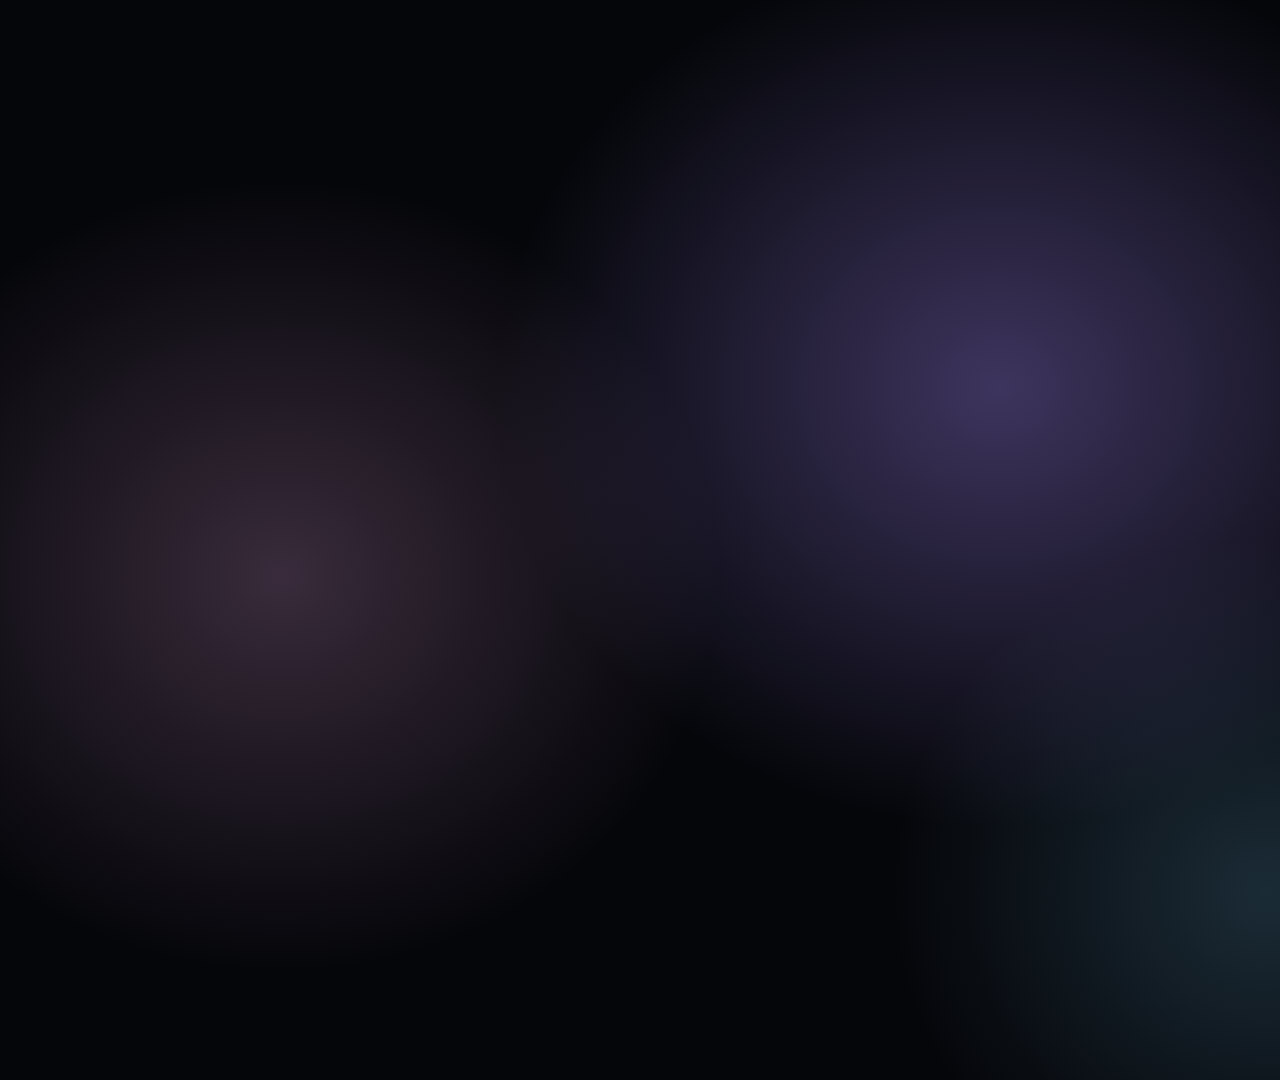
==== media/readme/src/kit.html @ 395c96e7 "Away mode: peek alert and presence diagnostics - Peek alert (Honor-style): when another face faces t" ====
<!doctype html>
<!-- README image kit. Renders one deterministic frame per URL, e.g.
     kit.html?shot=banner&theme=dark · ?shot=styles · ?shot=flow · ?shot=fold&t=0.4
     Rendered by media/readme/src/render.sh with headless Chrome. -->
<html>
<head>
<meta charset="utf-8">
<link rel="stylesheet" href="../../../site/styles.css">
<style>
  *, *::before, *::after { transition: none !important; animation: none !important; }
  html, body { margin: 0; overflow: hidden; }
  body { background: var(--bg); }
  .kit { position: absolute; inset: 0; }
  .glow { position: absolute; inset: -20%; background:
      radial-gradient(40% 50% at 70% 45%, rgba(167,139,250,.35), transparent 70%),
      radial-gradient(35% 45% at 30% 60%, rgba(240,174,232,.22), transparent 70%),
      radial-gradient(30% 40% at 85% 85%, rgba(125,211,252,.18), transparent 70%); }
  :root[data-theme="light"] .glow { opacity: .8; }
  .reveal { opacity: 1 !important; transform: none !important; }
  .bezel .screen { font-size: var(--fs, 10px); }
  .cover .badge { opacity: 1; transform: none; }
  .title { font-size: 76px; font-weight: 800; letter-spacing: -.045em; line-height: 1; margin: 0 0 18px; }
  .tag { font-size: 24px; color: var(--muted); line-height: 1.45; margin: 0 0 26px; max-width: 560px; }
  .pills { display: flex; gap: 10px; flex-wrap: wrap; }
  .pill { font: 600 15px var(--font); padding: 8px 14px; border-radius: 99px; border: 1px solid var(--line); background: var(--glass); color: var(--muted); }
  .label { text-align: center; font: 600 20px var(--font); margin-top: 16px; color: var(--ink); }
  .sub { text-align: center; font: 15px var(--font); color: var(--muted); margin-top: 4px; }
  .num { position: absolute; top: 12px; left: 14px; width: 26px; height: 26px; border-radius: 50%; display: grid; place-items: center;
         font: 700 13px var(--font); color: #120916; background: linear-gradient(135deg, #fff, var(--pink)); z-index: 40; }
  .cam { position: absolute; right: 8px; bottom: 8px; z-index: 40; font: 600 11px var(--mono); padding: 4px 8px; border-radius: 6px;
         background: rgba(0,0,0,.65); color: #fff; display: flex; gap: 6px; align-items: center; }
  .cam i { width: 7px; height: 7px; border-radius: 50%; background: #4ade80; box-shadow: 0 0 6px #4ade80; }
  .cam.off i { background: #555; box-shadow: none; }
  .facebox { position: absolute; left: 41%; top: 26%; width: 18%; height: 44%; border: 2px solid #4ade80; border-radius: 8px; z-index: 35;
             box-shadow: 0 0 12px rgba(74,222,128,.6); }
  .ring { position: absolute; left: 50%; top: 50%; transform: translate(-50%,-50%); z-index: 40; width: 74px; height: 74px; border-radius: 50%;
          border: 4px solid rgba(255,255,255,.25); border-top-color: var(--pink); border-right-color: var(--pink); display: grid; place-items: center;
          font: 700 26px var(--mono); color: #fff; background: rgba(0,0,0,.35); }
  .keycap { position: absolute; left: 50%; bottom: 14%; transform: translateX(-50%); z-index: 45; display: flex; gap: 10px; align-items: center; }
  .keycap kbd { font: 600 15px var(--font); padding: 9px 14px; border-radius: 9px; background: linear-gradient(180deg, #2b2e38, #17191f);
                border: 1px solid rgba(255,255,255,.18); box-shadow: 0 3px 0 #0a0b0e; color: #fff; }
  .keycap span { font: 600 13px var(--font); color: #fff; opacity: .8; }
</style>
<script>
  const q = new URLSearchParams(location.search);
  document.documentElement.dataset.theme = q.get("theme") || "dark";
</script>
</head>
<body>
<div class="kit"><div class="glow"></div><div id="root"></div></div>
<script>
const q = new URLSearchParams(location.search);
const shot = q.get("shot") || "banner";
const zh = q.get("lang") === "zh";
const LOCK = `<svg class="lock" viewBox="0 0 24 24" fill="#fff"><path d="M7 10V7a5 5 0 0 1 10 0v3h1a1 1 0 0 1 1 1v9a1 1 0 0 1-1 1H6a1 1 0 0 1-1-1v-9a1 1 0 0 1 1-1h1Zm2 0h6V7a3 3 0 0 0-6 0v3Z"/></svg>`;
function desktop() {
  const dock = ["#ff6b6b", "#ffd166", "#06d6a0", "#4cc9f0", "#a78bfa", "#f0aee8"].map((c) => `<i style="background:linear-gradient(135deg,${c},#222)"></i>`).join("");
  return `<div class="desktop"><div class="menubar"><b></b><b>Messages</b><span>File</span><span>Edit</span><span>View</span><span class="right">Sat 14:42</span></div>
    <div class="win chat"><div class="bar"><i></i><i></i><i></i><span>Messages</span></div><div class="msgs">
      <div class="m">Did the offer come through?</div><div class="m me">Yes! $96,000 🎉</div><div class="m">Don't tell anyone yet</div><div class="m me">Card ends 4721, new PIN set</div></div></div>
    <div class="win code"><div class="bar"><i></i><i></i><i></i><span>secrets.swift</span></div><pre><span class="cm">// production credentials</span>
<span class="k">let</span> apiKey = <span class="s">"sk-proj-9fQ2…x7Lm"</span>
<span class="k">let</span> dbPassword = <span class="s">"hunter2-Ä8!"</span>
<span class="k">func</span> <span class="f">transfer</span>(amount: <span class="k">Int</span>) {
  bank.<span class="f">send</span>(amount, to: <span class="s">"4000 1234 5678 4721"</span>)
}</pre></div>
    <div class="win card"><span class="chipx"></span><span class="num">4000 •••• •••• 4721</span></div><div class="dock">${dock}</div></div>`;
}
const T = (en, cn) => (zh ? cn : en);
// state: {style, covered, t (0..1 fold/curtain progress), black, badge: [title, line, hint], extra: html}
function laptop(state = {}, { width = 900, fs = 10, extra = "" } = {}) {
  const { style = "fold", covered = false, t = 1, black = false, badge = [T("Privacy protected", "隐私保护中"), T("You stepped away", "你已离开"), T("Press any key to unlock", "按任意键解锁")], led = true } = state;
  const e = 1 - Math.pow(1 - t, 3);
  const angle = 88.6 * (1 - e);
  const sheetL = style === "fold" ? `transform: rotateY(${-angle}deg)` : style === "curtain" ? `transform: translateX(${-100 * (1 - e)}%)` : "";
  const sheetR = style === "fold" ? `transform: rotateY(${angle}deg)` : style === "curtain" ? `transform: translateX(${100 * (1 - e)}%)` : "";
  const shade = style === "fold" ? .75 * (1 - e) : 0;
  const hinge = style === "fold" && covered && t < 1 ? Math.max(0, 1 - t * 1.4) : 0;
  return `<div class="laptop" style="width:${width}px; --tilt-x: 6deg">
    <div class="lid"><div class="bezel"><span class="notch"><i class="cam-led ${led ? "on" : ""}"></i></span>
      <div class="screen style-${style} ${covered ? "covered" : ""}" style="--fs:${fs}px">${desktop()}
        <div class="cover"><div class="frost" style="opacity:${covered ? 1 : 0}"></div>
          <div class="stage"><div class="sheet l" style="${sheetL}"></div><div class="sheet r" style="${sheetR}"></div>
          <div class="hinge" style="opacity:${hinge}"></div></div>
          <div class="dim" style="opacity:${black || style === "black" ? 1 : 0}"></div>
          <div class="badge" style="opacity:${covered && (t >= .85 || style === "frosted" || style === "black") ? 1 : 0}">${LOCK}<b>${badge[0]}</b><span>${badge[1]}</span>${badge[2] ? `<em>${badge[2]}</em>` : ""}</div>
        </div>${extra}</div></div></div>
    <div class="base"><span class="lip"></span></div></div>`;
}
const root = document.getElementById("root");
const place = (html, style) => { root.innerHTML = `<div style="position:absolute;${style}">${html}</div>`; };
if (shot === "banner") {
  root.innerHTML = `
    <div style="position:absolute; left:80px; top:150px; width:620px">
      <h1 class="title">QuietGlass <span class="gradient-text">Plus</span></h1>
      <p class="tag">${T("A low-power privacy screen for macOS. Step away and it covers on the first frame; come back and press any key.", "为 Mac 打造的低功耗隐私屏。离开即遮挡，回来按任意键解锁。")}</p>
      <div class="pills"><span class="pill">macOS 14+</span><span class="pill">Neural Engine</span><span class="pill">${T("On-device", "全部本地")}</span><span class="pill">MIT</span></div>
    </div>
    <div style="position:absolute; right:70px; top:70px">${laptop({ covered: true, t: .55 }, { width: 760, fs: 8.5 })}</div>`;
} else if (shot === "styles") {
  const cell = (style, name, desc) => `<div style="width:700px">${laptop({ style, covered: true, t: 1, badge: [T("Privacy protected", "隐私保护中"), name, ""] }, { width: 700, fs: 8 })}
    <div class="label">${name}</div><div class="sub">${desc}</div></div>`;
  root.innerHTML = `<div style="position:absolute; inset:50px 70px; display:grid; grid-template-columns:1fr 1fr; gap:46px 90px">
    ${cell("fold", T("Fold", "折叠"), T("Smoked glass unfolds from a center hinge", "烟熏玻璃从中缝铰链展开"))}
    ${cell("curtain", T("Curtain", "幕布"), T("Pleated velvet springs closed", "褶皱幕布从两侧弹性合拢"))}
    ${cell("frosted", T("Frosted", "磨砂"), T("System frosted glass, lowest power", "系统磨砂玻璃，功耗最低"))}
    ${cell("black", T("Black", "纯黑"), T("Where every style ends after 15 s away", "离开 15 秒后所有效果的归宿"))}</div>`;
} else if (shot === "flow") {
  const steps = [
    [{ covered: false }, T("At your Mac", "你在电脑前"), T("Face check, 2×/s", "人脸检测 2 次/秒"), `<div class="facebox"></div><div class="cam"><i></i>2 fps</div>`],
    [{ covered: false }, T("You step away", "你起身离开"), T("No face for 5 s", "连续 5 秒没有人脸"), `<div class="ring">3</div><div class="cam"><i></i>2 fps</div>`],
    [{ covered: true, t: 1 }, T("Covered", "遮挡"), T("Opaque on frame one", "第一帧就盖住"), `<div class="cam"><i></i>…</div>`],
    [{ covered: true, t: 1, black: true, led: false }, T("Camera off", "摄像头关闭"), T("Black after 15 s", "15 秒后转为纯黑"), `<div class="cam off"><i></i>OFF</div>`],
    [{ covered: false }, T("Back", "回来"), T("Any key · Touch ID after 1 min", "任意键 · 超过 1 分钟需 Touch ID"), `<div class="keycap"><kbd>${T("any key", "任意键")}</kbd><span>→</span><kbd>🔓</kbd></div><div class="cam"><i></i>2 fps</div>`],
  ];
  root.innerHTML = `<div style="position:absolute; inset:40px 40px; display:grid; grid-template-columns:repeat(5,1fr); gap:28px">${steps.map(([st, a, b, extra], i) =>
    `<div style="position:relative"><span class="num">${i + 1}</span>${laptop(st, { width: 330, fs: 3.8, extra })}<div class="label" style="font-size:18px">${a}</div><div class="sub" style="font-size:14px">${b}</div></div>`).join("")}</div>`;
} else if (shot === "fold") {
  const t = parseFloat(q.get("t") || "1");
  const covered = q.get("covered") !== "0";
  place(laptop({ covered, t, style: q.get("style") || "fold" }, { width: 860, fs: 9.6 }), "left:50px; top:40px");
}
</script>
</body>
</html>
---- site/styles.css ----
:root {
  --bg: #05060a;
  --ink: #f5f7fb;
  --muted: rgba(235, 240, 255, .62);
  --faint: rgba(235, 240, 255, .38);
  --line: rgba(255, 255, 255, .09);
  --glass: rgba(255, 255, 255, .045);
  --pink: #f0aee8;
  --violet: #a78bfa;
  --cyan: #7dd3fc;
  --green: #4ade80;
  --radius: 22px;
  --font: -apple-system, BlinkMacSystemFont, "SF Pro Display", "PingFang SC", "Hiragino Sans GB", "Helvetica Neue", sans-serif;
  --mono: "SF Mono", ui-monospace, Menlo, monospace;
  /* theme surfaces */
  --nav-bg: rgba(10, 12, 20, .55);
  --surface: rgba(8, 10, 16, .7);
  --surface-soft: rgba(255, 255, 255, .04);
  --shadow: 0 30px 80px rgba(0,0,0,.45);
  --lid: linear-gradient(180deg, #2a2d36, #15171d);
  --lid-glow: 0 60px 120px -30px rgba(120, 80, 255, .45);
  --base: linear-gradient(180deg, #3a3e48 0%, #1b1d23 60%, #0d0e12 100%);
  --lip: #0d0e12;
  --num: linear-gradient(180deg, #fff, #c9c3ff);
  --title-grad: linear-gradient(100deg, #fff 0%, var(--pink) 35%, var(--violet) 65%, var(--cyan) 100%);
  --btn-primary: linear-gradient(135deg, #fff 0%, #f6d4f1 45%, #c8b8ff 100%);
  --btn-primary-ink: #120916;
  --grain: .07;
  --accent-ink: var(--pink);
  color-scheme: dark;
}
:root[data-theme="light"] {
  --bg: #f7f6fb;
  --ink: #0d0f17;
  --muted: rgba(20, 22, 40, .66);
  --faint: rgba(20, 22, 40, .42);
  --line: rgba(20, 22, 50, .1);
  --glass: rgba(255, 255, 255, .62);
  --nav-bg: rgba(255, 255, 255, .62);
  --surface: rgba(255, 255, 255, .72);
  --surface-soft: rgba(255, 255, 255, .55);
  --shadow: 0 30px 80px rgba(60, 50, 120, .14);
  --lid: linear-gradient(180deg, #e9eaef, #c9cbd3);
  --lid-glow: 0 60px 120px -30px rgba(167, 139, 250, .35);
  --base: linear-gradient(180deg, #f1f2f6 0%, #c9cbd3 60%, #a9acb6 100%);
  --lip: #b3b6c0;
  --num: linear-gradient(180deg, #1a1530, #7c5cff);
  --title-grad: linear-gradient(100deg, #1d1530 0%, #c04fb6 35%, #7c5cff 65%, #1f9bd6 100%);
  --btn-primary: linear-gradient(135deg, #17121f 0%, #3a2463 55%, #6d3fb8 100%);
  --btn-primary-ink: #fff;
  --grain: .035;
  --accent-ink: #b0479f;
  color-scheme: light;
}
body, .nav, .stat, .power-table, .readout div, .style-card, .honest, .cmd, .try-panel, .chip { transition: background-color .5s ease, color .5s ease, border-color .5s ease; }
* { box-sizing: border-box; }
html { scroll-behavior: smooth; }
body {
  margin: 0; background: var(--bg); color: var(--ink); font-family: var(--font);
  -webkit-font-smoothing: antialiased; overflow-x: hidden; line-height: 1.55;
}
a { color: inherit; text-decoration: none; }
button { font: inherit; color: inherit; }

/* ---------- background ---------- */
#aurora { position: fixed; inset: 0; width: 100vw; height: 100vh; z-index: -2; display: block; }
.grain {
  position: fixed; inset: -50%; z-index: -1; pointer-events: none; opacity: var(--grain);
  background-image: url("data:image/svg+xml;utf8,<svg xmlns='http://www.w3.org/2000/svg' width='160' height='160'><filter id='n'><feTurbulence type='fractalNoise' baseFrequency='.9' numOctaves='3' stitchTiles='stitch'/></filter><rect width='100%' height='100%' filter='url(%23n)'/></svg>");
}

/* ---------- nav ---------- */
.nav {
  position: fixed; top: 14px; left: 50%; transform: translateX(-50%); z-index: 50;
  display: flex; align-items: center; gap: 28px; padding: 10px 12px 10px 20px;
  width: min(1120px, calc(100vw - 28px)); border-radius: 999px;
  background: var(--nav-bg); border: 1px solid var(--line);
  backdrop-filter: blur(22px) saturate(160%); -webkit-backdrop-filter: blur(22px) saturate(160%);
}
.brand { display: flex; align-items: center; gap: 10px; font-weight: 650; letter-spacing: -.01em; white-space: nowrap; }
.brand em { font-style: normal; color: var(--accent-ink); }
.brand-mark {
  width: 22px; height: 22px; border-radius: 7px;
  background: conic-gradient(from 210deg, var(--pink), var(--violet), var(--cyan), var(--pink));
  box-shadow: 0 0 18px rgba(240, 174, 232, .55);
}
.nav-links { display: flex; gap: 22px; margin-left: auto; font-size: 14px; color: var(--muted); }
.nav-links a:hover { color: var(--ink); }
.nav-actions { display: flex; gap: 8px; align-items: center; }
.lang { background: none; border: 1px solid var(--line); border-radius: 999px; padding: 6px 12px; font-size: 13px; cursor: pointer; color: var(--muted); }
.lang:hover { color: var(--ink); border-color: rgba(255,255,255,.25); }

/* ---------- buttons ---------- */
.btn {
  display: inline-flex; align-items: center; justify-content: center; gap: 8px;
  padding: 14px 24px; border-radius: 999px; font-weight: 600; font-size: 16px;
  border: 1px solid transparent; cursor: pointer; transition: transform .2s, box-shadow .3s, background .3s;
}
.btn:hover { transform: translateY(-2px); }
.btn.small { padding: 8px 16px; font-size: 13px; }
.btn-primary {
  color: var(--btn-primary-ink); background: var(--btn-primary);
  box-shadow: 0 10px 40px rgba(240, 174, 232, .35), inset 0 1px 0 rgba(255,255,255,.8);
}
.btn-primary:hover { box-shadow: 0 16px 60px rgba(240, 174, 232, .55); }
.btn-ghost { background: var(--glass); border-color: var(--line); backdrop-filter: blur(10px); }
.btn-ghost:hover { border-color: rgba(255,255,255,.3); }

/* ---------- type ---------- */
.eyebrow { font-size: 13px; letter-spacing: .14em; text-transform: uppercase; color: var(--accent-ink); margin: 0 0 18px; font-weight: 600; }
.center { text-align: center; justify-content: center; }
.gradient-text {
  background: var(--title-grad);
  -webkit-background-clip: text; background-clip: text; color: transparent;
  background-size: 200% 100%; animation: sheen 8s ease-in-out infinite alternate;
}
@keyframes sheen { to { background-position: 100% 0; } }
.section { padding: 160px 24px; max-width: 1180px; margin: 0 auto; }
.section-title { font-size: clamp(40px, 6vw, 76px); line-height: 1.04; letter-spacing: -.035em; margin: 0 0 22px; font-weight: 700; }
.section-sub { font-size: clamp(17px, 1.6vw, 21px); color: var(--muted); max-width: 760px; margin: 0 auto 64px; }
.split .section-sub { margin-left: 0; }
.fine { font-size: 13px; color: var(--faint); }

/* ---------- hero ---------- */
.hero { min-height: 100vh; padding: 150px 24px 80px; text-align: center; display: flex; flex-direction: column; align-items: center; }
.hero-title { font-size: clamp(56px, 10.5vw, 148px); line-height: .98; letter-spacing: -.05em; margin: 0 0 30px; font-weight: 800; }
.hero-sub { font-size: clamp(18px, 1.7vw, 22px); color: var(--muted); max-width: 720px; margin: 0 auto 40px; }
.hero-cta { display: flex; gap: 14px; flex-wrap: wrap; justify-content: center; }
.hero-stage { margin-top: 90px; width: min(980px, 92vw); position: relative; }
.hero-caption {
  position: absolute; left: 50%; bottom: -54px; transform: translateX(-50%);
  display: flex; gap: 10px; align-items: center; font-size: 14px; color: var(--muted);
  padding: 8px 16px; border-radius: 999px; background: var(--glass); border: 1px solid var(--line);
}
.hero-caption .dot { width: 7px; height: 7px; border-radius: 50%; background: var(--pink); box-shadow: 0 0 12px var(--pink); }

/* ---------- laptop ---------- */
.laptop { --tilt-x: 8deg; --tilt-y: 0deg; width: 100%; perspective: 2200px; transform-style: preserve-3d; }
.lid {
  transform: rotateX(var(--tilt-x)) rotateY(var(--tilt-y)); transform-origin: 50% 100%;
  transition: transform .6s cubic-bezier(.2,.8,.2,1);
  border-radius: 22px 22px 6px 6px; padding: 1.4%;
  background: var(--lid);
  box-shadow: 0 0 0 1px rgba(255,255,255,.08), var(--lid-glow), var(--shadow);
}
.bezel { position: relative; border-radius: 14px; overflow: hidden; background: #000; aspect-ratio: 16 / 10; }
.notch {
  position: absolute; z-index: 30; top: 0; left: 50%; transform: translateX(-50%);
  width: 14%; height: 3.4%; background: #000; border-radius: 0 0 10px 10px; display: grid; place-items: center;
}
.cam-led { width: 5px; height: 5px; border-radius: 50%; background: #1d1f25; transition: background .3s, box-shadow .3s; }
.cam-led.on { background: var(--green); box-shadow: 0 0 8px var(--green); }
.base {
  height: 18px; margin: 0 -6%; border-radius: 0 0 22px 22px; position: relative;
  background: var(--base);
  box-shadow: var(--shadow);
}
.base .lip { position: absolute; left: 50%; top: 0; transform: translateX(-50%); width: 16%; height: 7px; border-radius: 0 0 9px 9px; background: var(--lip); }
.laptop.compact .lid { --tilt-x: 4deg; }

/* ---------- screen + fake desktop ---------- */
.screen { position: absolute; inset: 0; overflow: hidden; font-size: clamp(7px, 1vw, 12px); }
.desktop {
  position: absolute; inset: 0;
  background:
    radial-gradient(120% 90% at 10% 0%, #3b2a6e 0%, transparent 55%),
    radial-gradient(100% 80% at 100% 100%, #0f5f7a 0%, transparent 55%),
    radial-gradient(80% 60% at 70% 20%, #7a2a6a 0%, transparent 60%),
    #12131c;
}
.menubar {
  position: absolute; top: 0; left: 0; right: 0; height: 3.6%; display: flex; align-items: center; gap: 1.6em;
  padding: 0 1.4em; font-size: .9em; color: rgba(255,255,255,.85); background: rgba(10,10,20,.35); backdrop-filter: blur(6px);
}
.menubar b { font-weight: 700; }
.menubar .right { margin-left: auto; opacity: .8; }
.win {
  position: absolute; border-radius: .9em; overflow: hidden;
  background: rgba(24, 26, 36, .88); border: 1px solid rgba(255,255,255,.1);
  box-shadow: 0 1.5em 3em rgba(0,0,0,.45); color: rgba(255,255,255,.9);
}
.win .bar { height: 2.2em; display: flex; align-items: center; gap: .45em; padding: 0 .9em; background: rgba(255,255,255,.04); border-bottom: 1px solid rgba(255,255,255,.06); font-size: .85em; color: rgba(255,255,255,.55); }
.win .bar i { width: .8em; height: .8em; border-radius: 50%; background: #ff5f57; }
.win .bar i:nth-child(2) { background: #febc2e; } .win .bar i:nth-child(3) { background: #28c840; }
.win .bar span { margin-left: .8em; }
.win.chat { left: 4%; top: 9%; width: 38%; height: 62%; }
.win.chat .msgs { padding: 1em; display: flex; flex-direction: column; gap: .7em; font-size: 1em; }
.win.chat .m { max-width: 82%; padding: .55em .85em; border-radius: 1em; background: rgba(255,255,255,.08); }
.win.chat .m.me { align-self: flex-end; background: linear-gradient(135deg, #7c5cff, #c86dd7); }
.win.code { left: 45%; top: 14%; width: 51%; height: 58%; }
.win.code pre { margin: 0; padding: 1em 1.2em; font-family: var(--mono); font-size: .95em; line-height: 1.6; color: #c9d1d9; white-space: pre; }
.win.code .k { color: #ff7b72; } .win.code .s { color: #a5d6ff; } .win.code .f { color: #d2a8ff; } .win.code .cm { color: #8b949e; }
.win.card { left: 8%; top: 74%; width: 34%; height: 21%; background: linear-gradient(135deg, #2b2f6b, #6d2c76); }
.win.card .num { position: absolute; left: 1.2em; bottom: 1em; font-family: var(--mono); letter-spacing: .12em; font-size: 1.15em; }
.win.card .chipx { position: absolute; left: 1.2em; top: 1em; width: 2.6em; height: 1.9em; border-radius: .35em; background: linear-gradient(135deg, #f5d27a, #b98d2b); }
.dock {
  position: absolute; bottom: 1.5%; left: 50%; transform: translateX(-50%); display: flex; gap: .55em; padding: .5em .7em;
  border-radius: 1.1em; background: rgba(255,255,255,.12); backdrop-filter: blur(10px); border: 1px solid rgba(255,255,255,.12);
}
.dock i { width: 2.4em; height: 2.4em; border-radius: .6em; display: block; }

/* ---------- cover (mirrors the app's PrivacyCover) ---------- */
.cover { position: absolute; inset: 0; z-index: 20; pointer-events: none; visibility: hidden; }
.screen.covered .cover { visibility: visible; }
.cover .frost {
  position: absolute; inset: 0; background: rgba(28, 30, 40, .28);
  backdrop-filter: blur(22px) saturate(140%); -webkit-backdrop-filter: blur(22px) saturate(140%);
  opacity: 0;
}
.screen.covered .cover .frost { opacity: 1; }
.screen.revealing .cover .frost { opacity: 0; transition: opacity .3s ease .25s; }
.cover .dim { position: absolute; inset: 0; background: #000; opacity: 0; transition: opacity 1.2s ease; }
.screen.style-black.covered .cover .dim, .screen.to-black .cover .dim { opacity: 1; transition: none; }
.screen.to-black .cover .dim { transition: opacity 1.4s ease; }
.screen.revealing .cover .dim { opacity: 0; transition: opacity .35s ease; }
.cover .stage { position: absolute; inset: 0; perspective: 1400px; }
.cover .sheet { position: absolute; top: 0; bottom: 0; width: 50%; backface-visibility: visible; }
.cover .sheet.l { left: 0; transform-origin: 100% 50%; }
.cover .sheet.r { right: 0; transform-origin: 0% 50%; }
.cover .sheet::after { content: ""; position: absolute; inset: 0; background: #000; opacity: 0; }
.cover .hinge {
  position: absolute; top: 0; bottom: 0; left: 50%; width: 2px; margin-left: -1px; opacity: 0;
  background: rgba(255,255,255,.75); box-shadow: 0 0 18px 3px rgba(240, 200, 255, .9);
}
/* fold: halves unfold from an edge-on hinge */
.screen.style-fold .sheet {
  background: linear-gradient(160deg, rgba(26,28,36,.88), rgba(44,46,59,.88) 55%, rgba(23,26,33,.88));
}
.screen.style-fold .sheet.r { background: linear-gradient(200deg, rgba(26,28,36,.88), rgba(44,46,59,.88) 55%, rgba(23,26,33,.88)); }
.screen.style-fold .sheet {
  transform: rotateY(var(--edge)); transition: transform .62s cubic-bezier(.16,1,.3,1);
}
.screen.style-fold .sheet.l { --edge: -88.6deg; } .screen.style-fold .sheet.r { --edge: 88.6deg; }
.screen.style-fold .sheet::after { opacity: .75; transition: opacity .62s cubic-bezier(.16,1,.3,1); }
.screen.style-fold.covered .sheet { transform: rotateY(0deg); }
.screen.style-fold.covered .sheet::after { opacity: 0; }
.screen.style-fold.covered .hinge { animation: hinge .62s ease-out both; }
.screen.style-fold.revealing .sheet { transform: rotateY(var(--edge)); transition: transform .4s cubic-bezier(.6,0,.84,.4); }
.screen.style-fold.revealing .sheet::after { opacity: .75; transition: opacity .4s; }
.screen.style-fold.revealing .hinge { animation: hingeOut .4s ease-in both; }
@keyframes hinge { 0% { opacity: 1; } 50% { opacity: .6; } 100% { opacity: 0; } }
@keyframes hingeOut { 0% { opacity: 0; } 50% { opacity: .6; } 100% { opacity: 1; } }
/* curtain: pleated velvet slides in */
.screen.style-curtain .sheet {
  background: repeating-linear-gradient(90deg, rgba(52,43,61,.97) 0 3.5%, rgba(28,23,36,.97) 3.5% 7%);
  box-shadow: inset 0 -40px 60px rgba(0,0,0,.5);
  transition: transform .45s cubic-bezier(.6,0,.84,.4);
}
.screen.style-curtain .sheet.l { transform: translateX(-100%); } .screen.style-curtain .sheet.r { transform: translateX(100%); }
.screen.style-curtain.covered .sheet { transform: translateX(0); transition: transform .75s cubic-bezier(.34,1.32,.5,1); }
.screen.style-curtain.revealing .sheet.l { transform: translateX(-100%); transition: transform .45s cubic-bezier(.6,0,.84,.4); }
.screen.style-curtain.revealing .sheet.r { transform: translateX(100%); transition: transform .45s cubic-bezier(.6,0,.84,.4); }
.screen.style-frosted .sheet, .screen.style-black .sheet { display: none; }
.screen.style-frosted.covered .cover .frost { background: rgba(28,30,40,.42); }
.cover .badge {
  position: absolute; inset: 0; display: flex; flex-direction: column; align-items: center; justify-content: center; gap: .5em;
  color: #fff; text-align: center; opacity: 0; transform: translateY(6px); transition: opacity .25s, transform .25s;
}
.screen.covered .cover .badge { opacity: 1; transform: none; transition: opacity .3s ease .4s, transform .3s ease .4s; }
.screen.revealing .cover .badge { opacity: 0; transition: opacity .12s; }
.badge .lock { width: 2.6em; height: 2.6em; }
.badge b { font-size: 2em; font-weight: 650; letter-spacing: -.01em; }
.badge span { font-size: 1.1em; color: rgba(255,255,255,.75); }
.badge em { font-style: normal; font-size: 1em; color: rgba(255,255,255,.55); padding: .45em 1em; border-radius: 99px; background: rgba(255,255,255,.12); margin-top: .5em; }

/* ---------- strip ---------- */
.strip { display: grid; grid-template-columns: repeat(4, 1fr); gap: 1px; max-width: 1180px; margin: 120px auto 0; border-radius: var(--radius); overflow: hidden; border: 1px solid var(--line); background: var(--line); }
.stat { padding: 34px 28px; background: var(--surface); backdrop-filter: blur(14px); }
.stat b { font-size: clamp(44px, 5vw, 64px); font-weight: 750; letter-spacing: -.04em; background: var(--num); -webkit-background-clip: text; background-clip: text; color: transparent; }
.stat span { font-size: 18px; color: var(--muted); margin-left: 4px; }
.stat p { margin: 8px 0 0; color: var(--muted); font-size: 15px; }

/* ---------- story ---------- */
.story { height: 640vh; position: relative; }
.story-sticky { position: sticky; top: 0; height: 100vh; display: grid; grid-template-columns: minmax(300px, 420px) 1fr; gap: 6vw; align-items: center; padding: 90px 6vw 40px; max-width: 1500px; margin: 0 auto; }
.steps { list-style: none; padding: 0; margin: 0; display: flex; flex-direction: column; gap: 6px; }
.steps li { padding: 16px 20px; border-radius: 16px; border-left: 2px solid var(--line); opacity: .32; transition: opacity .4s, background .4s, border-color .4s; }
.steps li.active { opacity: 1; background: var(--surface-soft); border-left-color: var(--pink); box-shadow: var(--shadow); }
.steps h3 { margin: 0 0 4px; font-size: 21px; letter-spacing: -.01em; }
.steps p { margin: 0; color: var(--muted); font-size: 15px; max-height: 0; overflow: hidden; transition: max-height .5s ease; }
.steps li.active p { max-height: 120px; }
.story-visual { position: relative; }
.viewfinder {
  position: absolute; right: -2%; bottom: -8%; width: 30%; aspect-ratio: 4/3; border-radius: 16px; overflow: hidden; z-index: 5;
  background: radial-gradient(120% 120% at 50% 0%, #1e2433, #0b0d13); border: 1px solid rgba(255,255,255,.14);
  box-shadow: 0 30px 70px rgba(0,0,0,.6);
}
.vf-head { position: absolute; top: 8px; left: 10px; right: 10px; display: flex; gap: 7px; align-items: center; font: 600 10px var(--mono); color: rgba(255,255,255,.65); z-index: 3; }
.rec { width: 7px; height: 7px; border-radius: 50%; background: #ef4444; box-shadow: 0 0 8px #ef4444; animation: blink 1.2s infinite; }
@keyframes blink { 50% { opacity: .3; } }
.vf-person { position: absolute; inset: 0; width: 100%; height: 100%; transition: transform .2s linear, opacity .2s; }
.vf-box { position: absolute; border: 1.5px solid var(--green); border-radius: 6px; box-shadow: 0 0 14px rgba(74,222,128,.5); transition: all .2s; }
.vf-box span { position: absolute; top: -17px; left: -1px; font: 600 9px var(--mono); background: var(--green); color: #052e12; padding: 1px 4px; border-radius: 3px; }
#vfBox { left: 35%; top: 22%; width: 30%; height: 42%; }
.vf-ring { position: absolute; right: 10px; bottom: 10px; width: 44px; height: 44px; display: grid; place-items: center; opacity: 0; transition: opacity .3s; }
.vf-ring svg { position: absolute; inset: 0; transform: rotate(-90deg); }
.vf-ring circle { fill: none; stroke: rgba(255,255,255,.15); stroke-width: 3; }
.vf-ring .arc { stroke: var(--pink); stroke-dasharray: 119.4; stroke-dashoffset: 0; stroke-linecap: round; }
.vf-ring b { font: 700 14px var(--mono); }
.vf-off { position: absolute; inset: 0; display: grid; place-items: center; background: #000; color: rgba(255,255,255,.55); font-size: 13px; opacity: 0; transition: opacity .4s; z-index: 2; }
.keys { position: absolute; inset: 0; display: flex; align-items: center; justify-content: center; gap: 14px; z-index: 4; opacity: 0; transition: opacity .3s; background: rgba(5,6,10,.6); }
.keys kbd { font: 600 14px var(--font); padding: 10px 16px; border-radius: 10px; background: linear-gradient(180deg, #2b2e38, #17191f); border: 1px solid rgba(255,255,255,.15); box-shadow: 0 4px 0 #0a0b0e; }
.keys.press kbd { transform: translateY(3px); box-shadow: 0 1px 0 #0a0b0e; }
.touchid { width: 38px; height: 38px; border-radius: 50%; border: 2px solid rgba(255,255,255,.4); background: radial-gradient(circle, rgba(240,174,232,.0) 30%, rgba(240,174,232,.0) 31%); position: relative; }
.touchid::after { content: ""; position: absolute; inset: 6px; border-radius: 50%; border: 2px dashed rgba(255,255,255,.5); }
.keys.auth .touchid { border-color: var(--green); box-shadow: 0 0 18px rgba(74,222,128,.6); }

/* ---------- styles grid ---------- */
.style-grid { display: grid; grid-template-columns: repeat(4, 1fr); gap: 18px; }
.style-card {
  text-align: left; padding: 14px 14px 22px; border-radius: var(--radius); cursor: pointer;
  background: var(--glass); border: 1px solid var(--line); transition: transform .3s, border-color .3s;
}
.style-card:hover { transform: translateY(-4px); border-color: rgba(255,255,255,.2); }
.style-card .mini { position: relative; aspect-ratio: 16/10; border-radius: 12px; overflow: hidden; margin-bottom: 16px; font-size: 5px; }
.style-card h3 { margin: 0 8px 6px; font-size: 20px; }
.style-card p { margin: 0 8px; color: var(--muted); font-size: 14px; }

/* ---------- power ---------- */
.power-table { border-radius: var(--radius); border: 1px solid var(--line); background: var(--surface); box-shadow: var(--shadow); backdrop-filter: blur(14px); padding: 18px 28px 26px; }
.power-row { display: grid; grid-template-columns: minmax(220px, 1.1fr) 2fr 150px; gap: 26px; align-items: center; padding: 20px 0; border-bottom: 1px solid var(--line); }
.pr-label b { display: block; font-size: 17px; font-weight: 600; }
.pr-label span { font-size: 13px; color: var(--faint); }
.pr-bars { display: flex; flex-direction: column; gap: 7px; }
.pr-bars i, .legend i { display: block; height: 10px; border-radius: 99px; width: 0; transition: width 1.4s cubic-bezier(.2,.8,.2,1); }
.pr-bars .before, .legend .before { background: var(--line); outline: 1px solid var(--line); }
.pr-bars .after, .legend .after { background: linear-gradient(90deg, var(--violet), var(--pink)); box-shadow: 0 0 16px rgba(240,174,232,.45); }
.pr-val { font: 600 15px var(--mono); text-align: right; white-space: nowrap; }
.pr-val s { color: var(--faint); text-decoration: none; margin-right: 8px; }
.pr-val b { color: var(--accent-ink); }
.legend { display: flex; gap: 26px; justify-content: flex-end; padding-top: 18px; font-size: 13px; color: var(--muted); }
.legend span { display: flex; gap: 8px; align-items: center; }
.legend i { width: 22px !important; }

/* ---------- split sections ---------- */
.split { display: grid; grid-template-columns: 1fr 1fr; gap: 6vw; align-items: center; }
.split.reverse .split-text { order: 2; }
.split-visual { position: relative; aspect-ratio: 1; border-radius: 32px; overflow: hidden; background: radial-gradient(80% 80% at 50% 40%, rgba(167,139,250,.14), transparent 70%); border: 1px solid var(--line); }
.split-visual canvas { width: 100%; height: 100%; display: block; }
.scan { position: absolute; left: 10%; right: 10%; height: 2px; top: 20%; background: linear-gradient(90deg, transparent, var(--pink), transparent); box-shadow: 0 0 20px var(--pink); animation: scan 3.4s ease-in-out infinite; }
@keyframes scan { 0%,100% { top: 18%; opacity: 0; } 15%,85% { opacity: 1; } 50% { top: 80%; } }
.chips { display: flex; gap: 10px; flex-wrap: wrap; margin-bottom: 28px; }
.chip { padding: 9px 16px; border-radius: 99px; font-size: 14px; background: var(--glass); border: 1px solid var(--line); }
.chip.on { border-color: rgba(240,174,232,.45); background: rgba(240,174,232,.08); }
.chip.on::before { content: "●"; color: var(--green); margin-right: 8px; font-size: 9px; vertical-align: 2px; }
.chip.add { color: var(--faint); }
.ticks { list-style: none; padding: 0; margin: 0; display: flex; flex-direction: column; gap: 12px; color: var(--muted); }
.ticks li::before { content: "✓"; color: var(--accent-ink); margin-right: 12px; font-weight: 700; }
.readout { display: grid; grid-template-columns: repeat(3, 1fr); gap: 1px; background: var(--line); border-radius: 16px; overflow: hidden; border: 1px solid var(--line); margin-bottom: 18px; }
.readout div { background: var(--surface); padding: 16px 18px; }
.readout span { display: block; font: 600 11px var(--mono); color: var(--faint); text-transform: uppercase; letter-spacing: .1em; }
.readout b { font: 700 26px var(--mono); }
#earState.is-clear { color: var(--green); } #earState.is-cover { color: var(--pink); }

/* ---------- try ---------- */
.try-wrap { display: grid; grid-template-columns: 1.5fr 1fr; gap: 40px; align-items: center; }
.try-panel { border-radius: var(--radius); padding: 22px; background: var(--glass); border: 1px solid var(--line); backdrop-filter: blur(14px); }
.try-video { position: relative; aspect-ratio: 4/3; border-radius: 14px; overflow: hidden; background: #0b0d13; margin-bottom: 16px; }
.try-video video { width: 100%; height: 100%; object-fit: cover; transform: scaleX(-1); display: block; }
#tryBox { display: none; }
.try-placeholder { position: absolute; inset: 0; display: grid; place-items: center; color: rgba(255,255,255,.45); font-size: 14px; }
.try-status { font-weight: 600; margin: 0 0 14px; min-height: 1.5em; }
.try-buttons { display: flex; gap: 10px; flex-wrap: wrap; margin-bottom: 14px; }
.try-buttons .btn { padding: 11px 18px; font-size: 14px; }

/* ---------- honest / code / footer ---------- */
.honest-grid { display: grid; grid-template-columns: repeat(3, 1fr); gap: 18px; margin-top: 50px; }
.honest { padding: 30px; border-radius: var(--radius); background: var(--glass); border: 1px solid var(--line); }
.honest h3 { margin: 0 0 10px; font-size: 20px; }
.honest p { margin: 0; color: var(--muted); }
.cmd { position: relative; max-width: 900px; margin: 0 auto 40px; border-radius: var(--radius); background: #0b0d14; box-shadow: var(--shadow); border: 1px solid var(--line); overflow: hidden; }
.cmd pre { margin: 0; padding: 30px 32px; font: 14px/1.9 var(--mono); color: #e6edf3; overflow-x: auto; }
.cmd .c { color: rgba(230,237,243,.4); }
.copy { position: absolute; top: 14px; right: 14px; color: #e6edf3; background: rgba(255,255,255,.08); border: 1px solid rgba(255,255,255,.14); border-radius: 99px; padding: 6px 14px; font-size: 13px; cursor: pointer; }
.footer { text-align: center; padding: 80px 24px 60px; color: var(--muted); border-top: 1px solid var(--line); }
.footer a { color: var(--accent-ink); }

/* cursor spotlight */
.spot { position: relative; overflow: hidden; }
.spot::before {
  content: ""; position: absolute; inset: 0; pointer-events: none; opacity: 0; transition: opacity .3s;
  background: radial-gradient(400px circle at var(--mx, 50%) var(--my, 50%), rgba(240,174,232,.12), transparent 60%);
}
.spot:hover::before { opacity: 1; }

/* reveal on scroll */
.reveal { opacity: 0; transform: translateY(28px); transition: opacity .9s cubic-bezier(.2,.8,.2,1), transform .9s cubic-bezier(.2,.8,.2,1); }
.reveal.in { opacity: 1; transform: none; }

@media (max-width: 960px) {
  .nav-links { display: none; }
  .strip { grid-template-columns: repeat(2, 1fr); margin: 80px 16px 0; }
  .story { height: auto; }
  .story-sticky { position: relative; height: auto; grid-template-columns: 1fr; padding: 100px 20px; }
  .steps p { max-height: none; }
  .steps li { opacity: 1; }
  .viewfinder { right: 2%; width: 40%; }
  .style-grid, .honest-grid { grid-template-columns: 1fr 1fr; }
  .split, .try-wrap { grid-template-columns: 1fr; }
  .split.reverse .split-text { order: 0; }
  .power-row { grid-template-columns: 1fr; gap: 10px; }
  .pr-val { text-align: left; }
}
@media (prefers-reduced-motion: reduce) {
  *, *::before, *::after { animation-duration: .01ms !important; transition-duration: .01ms !important; }
  .reveal { opacity: 1; transform: none; }
}

/* ---------- light theme details ---------- */
:root[data-theme="light"] .style-card, :root[data-theme="light"] .honest, :root[data-theme="light"] .try-panel { box-shadow: var(--shadow); }
:root[data-theme="light"] .split-visual { background: radial-gradient(80% 80% at 50% 40%, rgba(167,139,250,.18), rgba(255,255,255,.5) 70%); }
:root[data-theme="light"] .hero-caption { background: var(--surface); }
:root[data-theme="light"] .btn-ghost { background: rgba(255,255,255,.7); }
:root[data-theme="light"] .btn-primary { box-shadow: 0 10px 40px rgba(109, 63, 184, .35); }
:root[data-theme="light"] .chip.on { border-color: rgba(176,71,159,.35); background: rgba(240,174,232,.18); }
:root[data-theme="light"] #earState.is-clear { color: #16a34a; }
:root[data-theme="light"] #earState.is-cover { color: #b0479f; }
:root[data-theme="light"] .lid { box-shadow: 0 0 0 1px rgba(0,0,0,.06), var(--lid-glow), var(--shadow); }
:root[data-theme="light"] .steps li { border-left-color: rgba(20,22,50,.12); }
.theme { background: none; border: 1px solid var(--line); border-radius: 999px; width: 34px; height: 30px; cursor: pointer; color: var(--muted); display: grid; place-items: center; }
.theme:hover { color: var(--ink); }
.theme svg { width: 16px; height: 16px; }
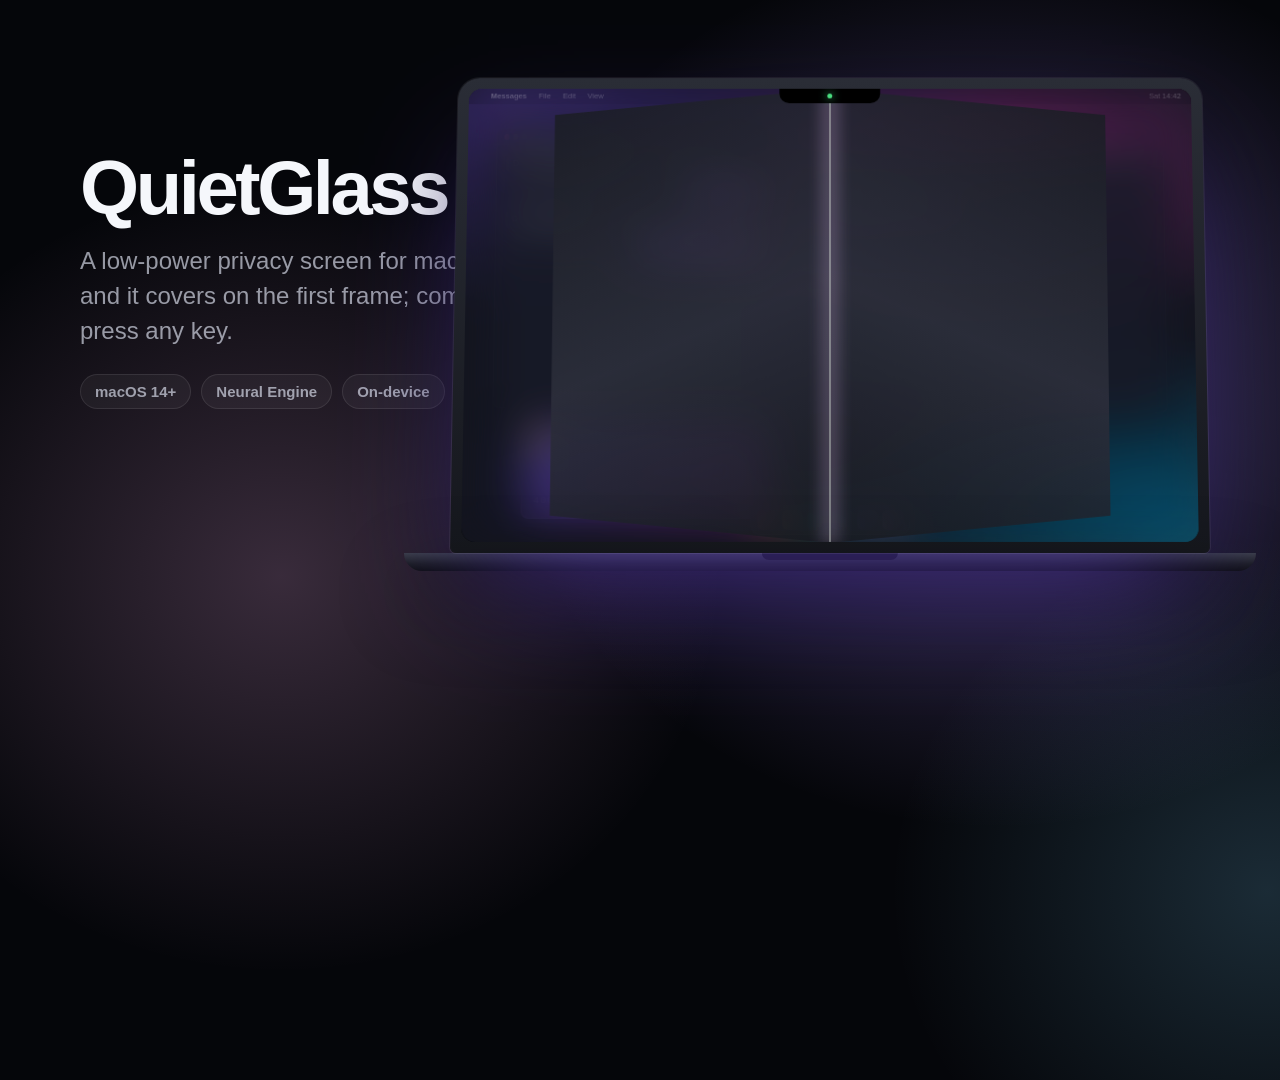
==== commit 0dd12652: "README with pictures; site copy for any-key unlock - README: banner, away-mode storyboard, fold anim" ====
--- a/media/readme/src/kit.html
+++ b/media/readme/src/kit.html
@@ -25,7 +25,7 @@
   .pill { font: 600 15px var(--font); padding: 8px 14px; border-radius: 99px; border: 1px solid var(--line); background: var(--glass); color: var(--muted); }
   .label { text-align: center; font: 600 20px var(--font); margin-top: 16px; color: var(--ink); }
   .sub { text-align: center; font: 15px var(--font); color: var(--muted); margin-top: 4px; }
-  .num { position: absolute; top: 12px; left: 14px; width: 26px; height: 26px; border-radius: 50%; display: grid; place-items: center;
+  .stepno { position: absolute; top: 12px; left: 14px; width: 26px; height: 26px; border-radius: 50%; display: grid; place-items: center;
          font: 700 13px var(--font); color: #120916; background: linear-gradient(135deg, #fff, var(--pink)); z-index: 40; }
   .cam { position: absolute; right: 8px; bottom: 8px; z-index: 40; font: 600 11px var(--mono); padding: 4px 8px; border-radius: 6px;
          background: rgba(0,0,0,.65); color: #fff; display: flex; gap: 6px; align-items: center; }
@@ -42,8 +42,7 @@
   .keycap span { font: 600 13px var(--font); color: #fff; opacity: .8; }
 </style>
 <script>
-  const q = new URLSearchParams(location.search);
-  document.documentElement.dataset.theme = q.get("theme") || "dark";
+  document.documentElement.dataset.theme = new URLSearchParams(location.search).get("theme") || "dark";
 </script>
 </head>
 <body>
@@ -96,7 +95,7 @@
       <p class="tag">${T("A low-power privacy screen for macOS. Step away and it covers on the first frame; come back and press any key.", "为 Mac 打造的低功耗隐私屏。离开即遮挡，回来按任意键解锁。")}</p>
       <div class="pills"><span class="pill">macOS 14+</span><span class="pill">Neural Engine</span><span class="pill">${T("On-device", "全部本地")}</span><span class="pill">MIT</span></div>
     </div>
-    <div style="position:absolute; right:70px; top:70px">${laptop({ covered: true, t: .55 }, { width: 760, fs: 8.5 })}</div>`;
+    <div style="position:absolute; right:70px; top:70px">${laptop({ covered: true, t: +(q.get("t") || .3) }, { width: 760, fs: 8.5 })}</div>`;
 } else if (shot === "styles") {
   const cell = (style, name, desc) => `<div style="width:700px">${laptop({ style, covered: true, t: 1, badge: [T("Privacy protected", "隐私保护中"), name, ""] }, { width: 700, fs: 8 })}
     <div class="label">${name}</div><div class="sub">${desc}</div></div>`;
@@ -109,12 +108,12 @@
   const steps = [
     [{ covered: false }, T("At your Mac", "你在电脑前"), T("Face check, 2×/s", "人脸检测 2 次/秒"), `<div class="facebox"></div><div class="cam"><i></i>2 fps</div>`],
     [{ covered: false }, T("You step away", "你起身离开"), T("No face for 5 s", "连续 5 秒没有人脸"), `<div class="ring">3</div><div class="cam"><i></i>2 fps</div>`],
-    [{ covered: true, t: 1 }, T("Covered", "遮挡"), T("Opaque on frame one", "第一帧就盖住"), `<div class="cam"><i></i>…</div>`],
+    [{ covered: true, t: 1 }, T("Covered", "遮挡"), T("Opaque on frame one", "第一帧就盖住"), ``],
     [{ covered: true, t: 1, black: true, led: false }, T("Camera off", "摄像头关闭"), T("Black after 15 s", "15 秒后转为纯黑"), `<div class="cam off"><i></i>OFF</div>`],
     [{ covered: false }, T("Back", "回来"), T("Any key · Touch ID after 1 min", "任意键 · 超过 1 分钟需 Touch ID"), `<div class="keycap"><kbd>${T("any key", "任意键")}</kbd><span>→</span><kbd>🔓</kbd></div><div class="cam"><i></i>2 fps</div>`],
   ];
   root.innerHTML = `<div style="position:absolute; inset:40px 40px; display:grid; grid-template-columns:repeat(5,1fr); gap:28px">${steps.map(([st, a, b, extra], i) =>
-    `<div style="position:relative"><span class="num">${i + 1}</span>${laptop(st, { width: 330, fs: 3.8, extra })}<div class="label" style="font-size:18px">${a}</div><div class="sub" style="font-size:14px">${b}</div></div>`).join("")}</div>`;
+    `<div style="position:relative"><span class="stepno">${i + 1}</span>${laptop(st, { width: 330, fs: 3.8, extra })}<div class="label" style="font-size:18px">${a}</div><div class="sub" style="font-size:14px">${b}</div></div>`).join("")}</div>`;
 } else if (shot === "fold") {
   const t = parseFloat(q.get("t") || "1");
   const covered = q.get("covered") !== "0";
